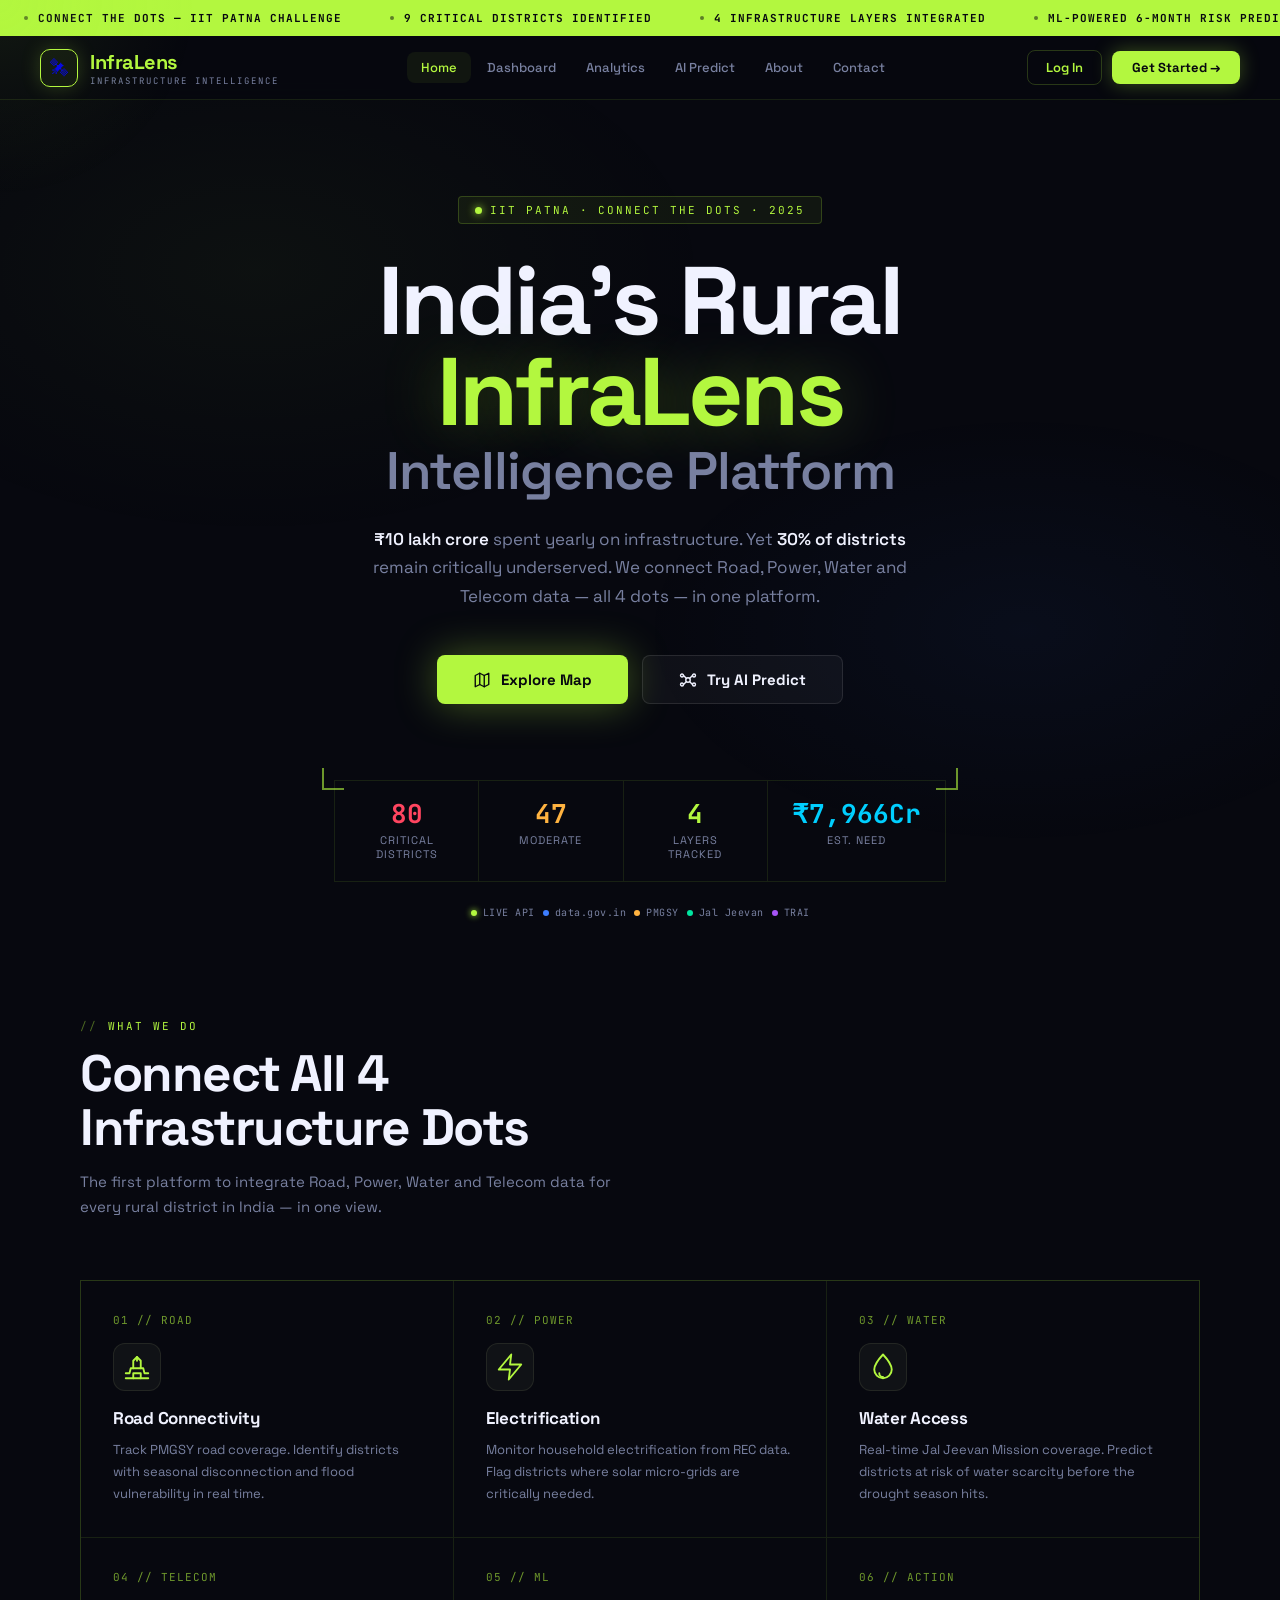
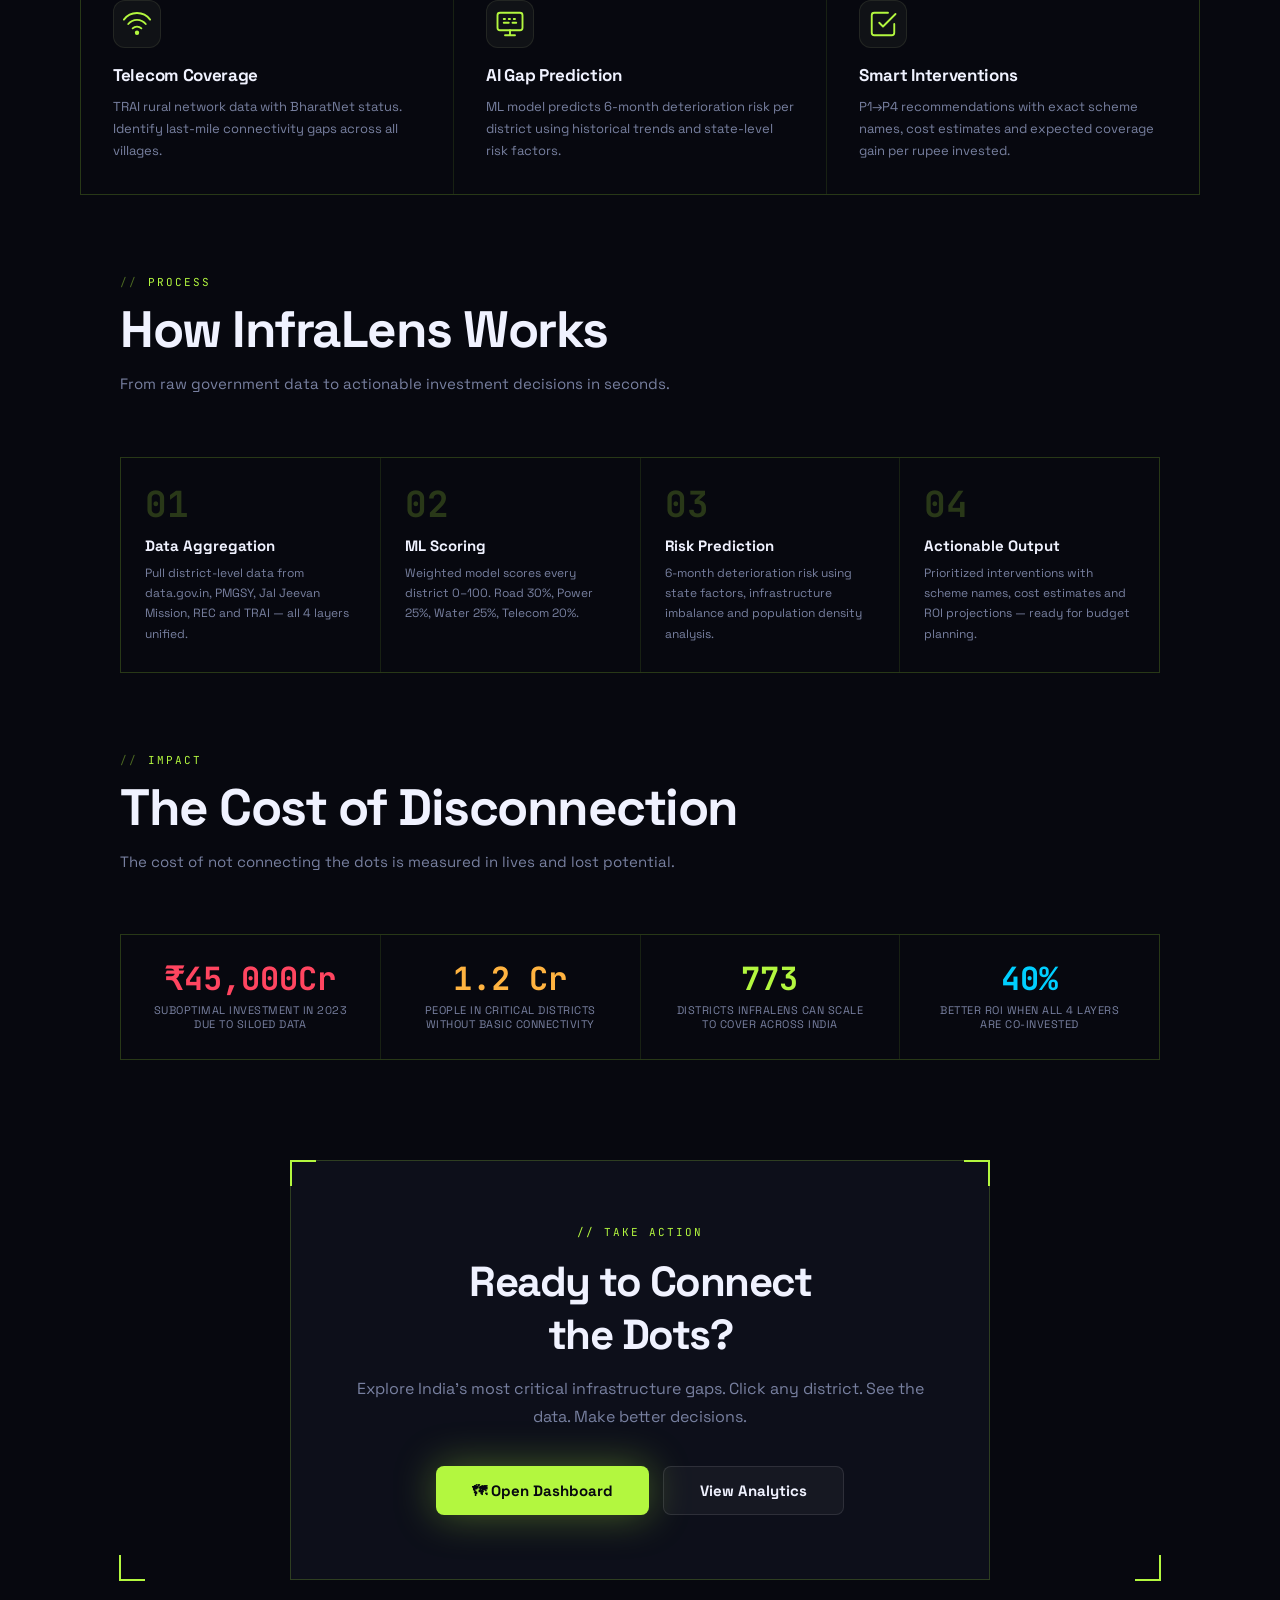
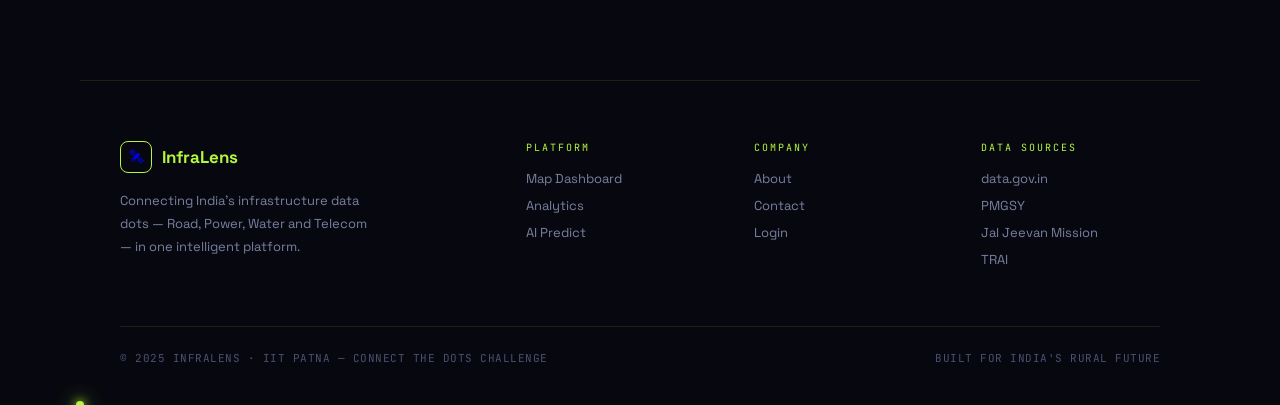
==== frontend/index.html @ 808a4373 "fix: add nginx.conf, requirements.txt, fix login validation" ====
<!DOCTYPE html>
<html lang="en">
<head>
<meta charset="UTF-8"/><meta name="viewport" content="width=device-width,initial-scale=1.0"/>
<title>InfraLens — Connect the Dots</title>
<link href="https://fonts.googleapis.com/css2?family=Space+Grotesk:wght@400;500;600;700;800&family=JetBrains+Mono:wght@400;500;700&display=swap" rel="stylesheet"/>
<style>
:root{
  --bg:#07080f;
  --bg2:#0d0f1a;
  --bg3:#111420;
  --lime:#b3f73f;
  --lime2:#90cc30;
  --blue:#3d7eff;
  --cyan:#00cfff;
  --red:#ff4560;
  --amber:#ffb340;
  --green:#00e5a0;
  --purple:#a855f7;
  --text:#f0f2ff;
  --muted:#4a5070;
  --muted2:#7880a0;
  --border:rgba(179,247,63,0.1);
  --border2:rgba(179,247,63,0.2);
  --font:'Space Grotesk',sans-serif;
  --mono:'JetBrains Mono',monospace;
}
*{margin:0;padding:0;box-sizing:border-box;}
html{scroll-behavior:smooth;}
body{font-family:var(--font);background:var(--bg);color:var(--text);overflow-x:hidden;} 

/* BG */
body::before{content:'';position:fixed;inset:0;pointer-events:none;z-index:0;
  background:radial-gradient(ellipse 60% 50% at 20% 30%,rgba(179,247,63,0.04) 0%,transparent 60%),
  radial-gradient(ellipse 50% 40% at 80% 70%,rgba(61,126,255,0.05) 0%,transparent 60%);}

/* TICKER */
.ticker{background:var(--lime);height:36px;display:flex;align-items:center;overflow:hidden;position:relative;z-index:1001;}
.ticker-inner{display:flex;gap:0;white-space:nowrap;animation:ticker 20s linear infinite;}
.ticker-item{display:flex;align-items:center;gap:10px;padding:0 24px;font-family:var(--mono);font-size:11px;font-weight:700;color:#07080f;letter-spacing:1px;text-transform:uppercase;}
.ticker-dot{width:4px;height:4px;border-radius:50%;background:#07080f;opacity:0.5;}
@keyframes ticker{0%{transform:translateX(0)}100%{transform:translateX(-50%)}}

/* NAV */
nav{position:fixed;top:36px;left:0;right:0;z-index:1000;height:64px;display:flex;align-items:center;justify-content:space-between;padding:0 40px;background:rgba(7,8,15,0.9);backdrop-filter:blur(20px);border-bottom:1px solid var(--border);}
.nav-logo{display:flex;align-items:center;gap:12px;text-decoration:none;}
.nav-logo-icon{width:38px;height:38px;border:1.5px solid var(--lime);border-radius:10px;display:flex;align-items:center;justify-content:center;font-size:18px;background:rgba(179,247,63,0.05);box-shadow:0 0 20px rgba(179,247,63,0.2);animation:logopulse 3s ease infinite;}
@keyframes logopulse{0%,100%{box-shadow:0 0 15px rgba(179,247,63,0.2);}50%{box-shadow:0 0 35px rgba(179,247,63,0.5);}}
.nav-logo-name{font-size:20px;font-weight:800;color:var(--lime);letter-spacing:-0.5px;}
.nav-logo-tag{font-family:var(--mono);font-size:9px;color:var(--muted2);letter-spacing:2px;text-transform:uppercase;}
.nav-links{display:flex;align-items:center;gap:2px;}
.nav-link{padding:7px 14px;border-radius:8px;font-size:13px;font-weight:500;color:var(--muted2);text-decoration:none;transition:all 0.2s;}
.nav-link:hover,.nav-link.active{color:var(--lime);background:rgba(179,247,63,0.06);}
.nav-actions{display:flex;gap:10px;align-items:center;}
.btn-outline{padding:8px 18px;border-radius:8px;font-size:13px;font-weight:600;color:var(--lime);border:1px solid var(--border2);background:none;cursor:pointer;font-family:var(--font);text-decoration:none;transition:all 0.2s;}
.btn-outline:hover{background:rgba(179,247,63,0.08);}
.btn-fill{padding:8px 20px;border-radius:8px;font-size:13px;font-weight:700;color:#07080f;background:var(--lime);border:none;cursor:pointer;font-family:var(--font);text-decoration:none;transition:all 0.2s;box-shadow:0 0 20px rgba(179,247,63,0.3);}
.btn-fill:hover{background:var(--lime2);box-shadow:0 0 35px rgba(179,247,63,0.5);}

/* HERO */
.hero{min-height:100vh;display:flex;flex-direction:column;align-items:center;justify-content:center;padding:160px 40px 100px;text-align:center;position:relative;z-index:1;}

/* CORNER BRACKETS */
.bracket-box{position:relative;display:inline-block;}
.bracket-box::before,.bracket-box::after{content:'';position:absolute;width:20px;height:20px;border-color:var(--lime);border-style:solid;opacity:0.6;}
.bracket-box::before{top:-8px;left:-8px;border-width:2px 0 0 2px;}
.bracket-box::after{top:-8px;right:-8px;border-width:2px 2px 0 0;}
.bracket-box-b::before,.bracket-box-b::after{content:'';position:absolute;width:20px;height:20px;border-color:var(--lime);border-style:solid;opacity:0.6;}
.bracket-box-b::before{bottom:-8px;left:-8px;border-width:0 0 2px 2px;}
.bracket-box-b::after{bottom:-8px;right:-8px;border-width:0 2px 2px 0;}

.hero-tag{display:inline-flex;align-items:center;gap:8px;padding:6px 16px;border-radius:4px;background:rgba(179,247,63,0.06);border:1px solid var(--border2);font-family:var(--mono);font-size:11px;color:var(--lime);letter-spacing:2px;text-transform:uppercase;margin-bottom:32px;}
.hero-tag-dot{width:7px;height:7px;border-radius:50%;background:var(--lime);box-shadow:0 0 8px var(--lime);animation:blink 1.4s infinite;}
@keyframes blink{0%,100%{opacity:1}50%{opacity:0.2}}

.hero-title{font-size:clamp(52px,8vw,96px);font-weight:800;line-height:0.95;letter-spacing:-3px;margin-bottom:28px;}
.hero-title .t1{display:block;color:var(--text);}
.hero-title .t2{display:block;color:var(--lime);text-shadow:0 0 60px rgba(179,247,63,0.3);}
.hero-title .t3{display:block;color:var(--muted2);font-size:0.55em;letter-spacing:-1px;font-weight:600;margin-top:8px;}

.hero-sub{font-size:17px;color:var(--muted2);line-height:1.7;max-width:580px;margin:0 auto 44px;font-weight:400;}
.hero-sub b{color:var(--text);font-weight:600;}

.hero-cta{display:flex;gap:14px;justify-content:center;margin-bottom:72px;flex-wrap:wrap;}
.btn-hero-primary{padding:14px 36px;border-radius:8px;font-size:15px;font-weight:700;color:#07080f;background:var(--lime);border:none;cursor:pointer;font-family:var(--font);text-decoration:none;transition:all 0.25s;box-shadow:0 0 40px rgba(179,247,63,0.35);display:inline-flex;align-items:center;gap:8px;}
.btn-hero-primary:hover{background:var(--lime2);box-shadow:0 0 60px rgba(179,247,63,0.55);transform:translateY(-2px);}
.btn-hero-ghost{padding:14px 36px;border-radius:8px;font-size:15px;font-weight:700;color:var(--text);background:rgba(255,255,255,0.04);border:1px solid rgba(255,255,255,0.1);cursor:pointer;font-family:var(--font);text-decoration:none;transition:all 0.25s;display:inline-flex;align-items:center;gap:8px;}
.btn-hero-ghost:hover{border-color:var(--border2);background:rgba(179,247,63,0.05);}

/* STATS */
.hero-stats{display:flex;border:1px solid var(--border);border-radius:0px;overflow:hidden;max-width:680px;width:100%;}
.h-stat{flex:1;padding:20px 24px;border-right:1px solid var(--border);text-align:center;}
.h-stat:last-child{border-right:none;}
.h-stat-val{font-family:var(--mono);font-size:26px;font-weight:700;line-height:1;margin-bottom:6px;}
.h-stat-lbl{font-size:11px;color:var(--muted2);letter-spacing:1px;text-transform:uppercase;}

/* INDICATOR ROW */
.indicators{display:flex;gap:8px;justify-content:center;margin-top:24px;flex-wrap:wrap;}
.indicator{display:flex;align-items:center;gap:6px;font-family:var(--mono);font-size:10px;color:var(--muted2);letter-spacing:0.5px;}
.ind-dot{width:6px;height:6px;border-radius:50%;}

/* SECTION */
.section{padding:100px 40px;position:relative;z-index:1;max-width:1200px;margin:0 auto;}
.section-label{font-family:var(--mono);font-size:11px;letter-spacing:2px;text-transform:uppercase;color:var(--lime);margin-bottom:14px;display:flex;align-items:center;gap:10px;}
.section-label::before{content:'//';opacity:0.4;}
.section-title{font-size:clamp(32px,4vw,52px);font-weight:800;letter-spacing:-1.5px;margin-bottom:14px;line-height:1.05;}
.section-sub{font-size:15px;color:var(--muted2);max-width:560px;line-height:1.7;}

/* FEATURE CARDS */
.feat-grid{display:grid;grid-template-columns:repeat(3,1fr);gap:1px;background:var(--border);border:1px solid var(--border);margin-top:60px;}
.feat-card{padding:32px;background:var(--bg);transition:all 0.3s;position:relative;overflow:hidden;}
.feat-card:hover{background:var(--bg2);}
.feat-card::after{content:'';position:absolute;bottom:0;left:0;right:0;height:1px;background:var(--lime);transform:scaleX(0);transition:transform 0.3s;transform-origin:left;}
.feat-card:hover::after{transform:scaleX(1);}
.feat-num{font-family:var(--mono);font-size:11px;color:var(--lime);opacity:0.6;margin-bottom:16px;letter-spacing:1px;}
.feat-icon{font-size:32px;margin-bottom:16px;display:block;}
.feat-icon{
  width:48px;
  height:48px;
  display:flex;
  align-items:center;
  justify-content:center;
  margin-bottom:16px;
  background:rgba(174,183,132,0.06);
  border:1px solid rgba(174,183,132,0.12);
  border-radius:12px;
  padding:8px;
  transition:all 0.3s;
}
.feat-card:hover .feat-icon{
  background:rgba(174,183,132,0.12);
  border-color:var(--lime);
  box-shadow:0 0 20px rgba(174,183,132,0.15);
}
.feat-title{font-size:17px;font-weight:700;margin-bottom:10px;letter-spacing:-0.3px;}
.feat-desc{font-size:13px;color:var(--muted2);line-height:1.7;}

/* HOW IT WORKS */
.steps-grid{display:grid;grid-template-columns:repeat(4,1fr);gap:1px;background:var(--border);border:1px solid var(--border);margin-top:60px;}
.step-card{padding:28px 24px;background:var(--bg);position:relative;}
.step-card::before{content:'';position:absolute;top:0;left:0;right:0;height:2px;background:var(--lime);opacity:0;}
.step-card:hover::before{opacity:1;}
.step-num{font-family:var(--mono);font-size:36px;font-weight:700;color:var(--lime);opacity:0.2;line-height:1;margin-bottom:14px;}
.step-title{font-size:15px;font-weight:700;margin-bottom:8px;}
.step-desc{font-size:12px;color:var(--muted2);line-height:1.7;}

/* IMPACT */
.impact-row{display:grid;grid-template-columns:repeat(4,1fr);gap:1px;background:var(--border);border:1px solid var(--border);margin-top:60px;}
.imp-card{padding:28px;background:var(--bg);text-align:center;}
.imp-val{font-family:var(--mono);font-size:32px;font-weight:700;line-height:1;margin-bottom:8px;}
.imp-lbl{font-size:11px;color:var(--muted2);letter-spacing:0.5px;text-transform:uppercase;}

/* CTA */
.cta-section{padding:100px 40px;text-align:center;position:relative;z-index:1;}
.cta-box{max-width:700px;margin:0 auto;padding:64px;border:1px solid var(--border2);position:relative;background:var(--bg2);}
.cta-box::before,.cta-box::after{content:'';position:absolute;width:24px;height:24px;border-color:var(--lime);border-style:solid;}
.cta-box::before{top:-1px;left:-1px;border-width:2px 0 0 2px;}
.cta-box::after{top:-1px;right:-1px;border-width:2px 2px 0 0;}
.cta-box-b{position:relative;}
.cta-box-b::before,.cta-box-b::after{content:'';position:absolute;width:24px;height:24px;border-color:var(--lime);border-style:solid;}
.cta-box-b::before{bottom:-1px;left:-1px;border-width:0 0 2px 2px;}
.cta-box-b::after{bottom:-1px;right:-1px;border-width:0 2px 2px 0;}
.cta-title{font-size:42px;font-weight:800;letter-spacing:-1.5px;margin-bottom:14px;}
.cta-sub{font-size:16px;color:var(--muted2);margin-bottom:36px;line-height:1.7;}

/* FOOTER */
footer{border-top:1px solid var(--border);padding:60px 40px 40px;position:relative;z-index:1;}
.footer-inner{max-width:1200px;margin:0 auto;display:grid;grid-template-columns:2fr 1fr 1fr 1fr;gap:48px;margin-bottom:48px;}
.footer-logo{display:flex;align-items:center;gap:10px;text-decoration:none;margin-bottom:16px;}
.footer-logo-icon{width:32px;height:32px;border:1.5px solid var(--lime);border-radius:8px;display:flex;align-items:center;justify-content:center;font-size:15px;}
.footer-logo-name{font-size:17px;font-weight:800;color:var(--lime);}
.footer-desc{font-size:13px;color:var(--muted2);line-height:1.8;max-width:260px;}
.footer-col-title{font-family:var(--mono);font-size:10px;letter-spacing:2px;text-transform:uppercase;color:var(--lime);margin-bottom:16px;}
.footer-link{display:block;font-size:13px;color:var(--muted2);text-decoration:none;margin-bottom:10px;transition:color 0.2s;}
.footer-link:hover{color:var(--lime);}
.footer-bottom{max-width:1200px;margin:0 auto;display:flex;justify-content:space-between;align-items:center;padding-top:24px;border-top:1px solid var(--border);}
.footer-copy{font-family:var(--mono);font-size:11px;color:var(--muted);letter-spacing:0.5px;}
</style>
</head>
<body>

<!-- TICKER -->
<div class="ticker">
  <div class="ticker-inner">
    <span class="ticker-item"><span class="ticker-dot"></span>CONNECT THE DOTS — IIT PATNA CHALLENGE</span>
    <span class="ticker-item"><span class="ticker-dot"></span>9 CRITICAL DISTRICTS IDENTIFIED</span>
    <span class="ticker-item"><span class="ticker-dot"></span>4 INFRASTRUCTURE LAYERS INTEGRATED</span>
    <span class="ticker-item"><span class="ticker-dot"></span>ML-POWERED 6-MONTH RISK PREDICTION</span>
    <span class="ticker-item"><span class="ticker-dot"></span>REAL DATA FROM DATA.GOV.IN</span>
    <span class="ticker-item"><span class="ticker-dot"></span>CONNECT THE DOTS — IIT PATNA CHALLENGE</span>
    <span class="ticker-item"><span class="ticker-dot"></span>9 CRITICAL DISTRICTS IDENTIFIED</span>
    <span class="ticker-item"><span class="ticker-dot"></span>4 INFRASTRUCTURE LAYERS INTEGRATED</span>
    <span class="ticker-item"><span class="ticker-dot"></span>ML-POWERED 6-MONTH RISK PREDICTION</span>
    <span class="ticker-item"><span class="ticker-dot"></span>REAL DATA FROM DATA.GOV.IN</span>
  </div>
</div>

<!-- NAV -->
<nav>
  <a href="index.html" class="nav-logo">
    <div class="nav-logo-icon">🛰</div>
    <div><div class="nav-logo-name">InfraLens</div><div class="nav-logo-tag">Infrastructure Intelligence</div></div>
  </a>
  <div class="nav-links">
    <a href="index.html" class="nav-link active">Home</a>
    <a href="dashboard.html" class="nav-link">Dashboard</a>
    <a href="analytics.html" class="nav-link">Analytics</a>
    <a href="predict.html" class="nav-link">AI Predict</a>
    <a href="about.html" class="nav-link">About</a>
    <a href="contact.html" class="nav-link">Contact</a>
  </div>
  <div class="nav-actions">
    <a href="login.html" class="btn-outline">Log In</a>
    <a href="signup.html" class="btn-fill">Get Started →</a>
  </div>
</nav>

<!-- HERO -->
<section class="hero">
  <div class="hero-tag"><div class="hero-tag-dot"></div>IIT PATNA · CONNECT THE DOTS · 2025</div>
  <h1 class="hero-title">
    <span class="t1">India's Rural</span>
    <span class="t2">InfraLens</span>
    <span class="t3">Intelligence Platform</span>
  </h1>
  <p class="hero-sub">
    <b>₹10 lakh crore</b> spent yearly on infrastructure. Yet <b>30% of districts</b> remain critically underserved. We connect Road, Power, Water and Telecom data — all 4 dots — in one platform.
  </p>
  <div class="hero-cta">
    <a href="dashboard.html" class="btn-hero-primary" style="display:inline-flex;align-items:center;gap:10px;">
  <svg width="18" height="18" viewBox="0 0 24 24" fill="none" stroke="currentColor" stroke-width="1.8" stroke-linecap="round" stroke-linejoin="round">
    <polygon points="3 6 9 3 15 6 21 3 21 18 15 21 9 18 3 21"/>
    <line x1="9" y1="3" x2="9" y2="18"/>
    <line x1="15" y1="6" x2="15" y2="21"/>
  </svg>
  Explore Map
</a>

<a href="predict.html" class="btn-hero-ghost" style="display:inline-flex;align-items:center;gap:10px;">
  <svg width="18" height="18" viewBox="0 0 24 24" fill="none" stroke="currentColor" stroke-width="1.8" stroke-linecap="round" stroke-linejoin="round">
    <circle cx="12" cy="12" r="3"/>
    <circle cx="4" cy="6" r="2"/><circle cx="20" cy="6" r="2"/>
    <circle cx="4" cy="18" r="2"/><circle cx="20" cy="18" r="2"/>
    <line x1="6" y1="6" x2="10" y2="10"/>
    <line x1="18" y1="6" x2="14" y2="10"/>
    <line x1="6" y1="18" x2="10" y2="14"/>
    <line x1="18" y1="18" x2="14" y2="14"/>
  </svg>
  Try AI Predict
</a>
  </div>
  <div class="bracket-box bracket-box-b" style="padding:4px">
    <div class="hero-stats">
      <div class="h-stat"><div class="h-stat-val" style="color:var(--red)">80</div><div class="h-stat-lbl">Critical Districts</div></div>
      <div class="h-stat"><div class="h-stat-val" style="color:var(--amber)">47</div><div class="h-stat-lbl">Moderate</div></div>
      <div class="h-stat"><div class="h-stat-val" style="color:var(--lime)">4</div><div class="h-stat-lbl">Layers Tracked</div></div>
      <div class="h-stat"><div class="h-stat-val" style="color:var(--cyan)">₹7,966Cr</div><div class="h-stat-lbl">Est. Need</div></div>
    </div>
  </div>
  <div class="indicators" style="margin-top:20px">
    <div class="indicator"><div class="ind-dot" style="background:var(--lime);box-shadow:0 0 6px var(--lime)"></div>LIVE API</div>
    <div class="indicator"><div class="ind-dot" style="background:var(--blue)"></div>data.gov.in</div>
    <div class="indicator"><div class="ind-dot" style="background:var(--amber)"></div>PMGSY</div>
    <div class="indicator"><div class="ind-dot" style="background:var(--green)"></div>Jal Jeevan</div>
    <div class="indicator"><div class="ind-dot" style="background:var(--purple)"></div>TRAI</div>
  </div>
</section>

<!-- FEATURES -->
<div style="max-width:1200px;margin:0 auto;padding:0 40px;">
  <div class="section-label">What We Do</div>
  <h2 class="section-title">Connect All 4<br/>Infrastructure Dots</h2>
  <p class="section-sub">The first platform to integrate Road, Power, Water and Telecom data for every rural district in India — in one view.</p>
  <div class="feat-grid">

  <!-- ROAD -->
  <div class="feat-card">
    <div class="feat-num">01 // ROAD</div>
    <div class="feat-icon">
      <svg width="38" height="38" viewBox="0 0 24 24" fill="none" stroke="currentColor" stroke-width="1.5" stroke-linecap="round" stroke-linejoin="round" style="color:var(--lime)">
        <path d="M3 17h3l1-4h10l1 4h3"/>
        <path d="M9 13V7l3-3 3 3v6"/>
        <path d="M12 4v3"/>
        <line x1="3" y1="21" x2="21" y2="21"/>
        <path d="M9 21v-4h6v4"/>
      </svg>
    </div>
    <div class="feat-title">Road Connectivity</div>
    <div class="feat-desc">Track PMGSY road coverage. Identify districts with seasonal disconnection and flood vulnerability in real time.</div>
  </div>

  <!-- POWER -->
  <div class="feat-card">
    <div class="feat-num">02 // POWER</div>
    <div class="feat-icon">
      <svg width="38" height="38" viewBox="0 0 24 24" fill="none" stroke="currentColor" stroke-width="1.5" stroke-linecap="round" stroke-linejoin="round" style="color:var(--lime)">
        <path d="M13 2L3 14h9l-1 8 10-12h-9l1-8z"/>
      </svg>
    </div>
    <div class="feat-title">Electrification</div>
    <div class="feat-desc">Monitor household electrification from REC data. Flag districts where solar micro-grids are critically needed.</div>
  </div>

  <!-- WATER -->
  <div class="feat-card">
    <div class="feat-num">03 // WATER</div>
    <div class="feat-icon">
      <svg width="38" height="38" viewBox="0 0 24 24" fill="none" stroke="currentColor" stroke-width="1.5" stroke-linecap="round" stroke-linejoin="round" style="color:var(--lime)">
        <path d="M12 2c0 0-7 7.5-7 12a7 7 0 0 0 14 0c0-4.5-7-12-7-12z"/>
        <path d="M9 17c0 1.7 1.3 3 3 3"/>
      </svg>
    </div>
    <div class="feat-title">Water Access</div>
    <div class="feat-desc">Real-time Jal Jeevan Mission coverage. Predict districts at risk of water scarcity before the drought season hits.</div>
  </div>

  <!-- TELECOM -->
  <div class="feat-card">
    <div class="feat-num">04 // TELECOM</div>
    <div class="feat-icon">
      <svg width="38" height="38" viewBox="0 0 24 24" fill="none" stroke="currentColor" stroke-width="1.5" stroke-linecap="round" stroke-linejoin="round" style="color:var(--lime)">
        <path d="M1.5 8.5a13 13 0 0 1 21 0"/>
        <path d="M5 12a9 9 0 0 1 14 0"/>
        <path d="M8.5 15.5a5 5 0 0 1 7 0"/>
        <circle cx="12" cy="19" r="1" fill="currentColor"/>
      </svg>
    </div>
    <div class="feat-title">Telecom Coverage</div>
    <div class="feat-desc">TRAI rural network data with BharatNet status. Identify last-mile connectivity gaps across all villages.</div>
  </div>

  <!-- AI / ML -->
  <div class="feat-card">
    <div class="feat-num">05 // ML</div>
    <div class="feat-icon">
      <svg width="38" height="38" viewBox="0 0 24 24" fill="none" stroke="currentColor" stroke-width="1.5" stroke-linecap="round" stroke-linejoin="round" style="color:var(--lime)">
        <rect x="2" y="3" width="20" height="14" rx="2"/>
        <path d="M8 21h8m-4-4v4"/>
        <path d="M7 8h1m3 0h1m3 0h1"/>
        <path d="M7 11h4m3 0h3"/>
      </svg>
    </div>
    <div class="feat-title">AI Gap Prediction</div>
    <div class="feat-desc">ML model predicts 6-month deterioration risk per district using historical trends and state-level risk factors.</div>
  </div>

  <!-- ACTION -->
  <div class="feat-card">
    <div class="feat-num">06 // ACTION</div>
    <div class="feat-icon">
      <svg width="38" height="38" viewBox="0 0 24 24" fill="none" stroke="currentColor" stroke-width="1.5" stroke-linecap="round" stroke-linejoin="round" style="color:var(--lime)">
        <path d="M9 11l3 3L22 4"/>
        <path d="M21 12v7a2 2 0 0 1-2 2H5a2 2 0 0 1-2-2V5a2 2 0 0 1 2-2h11"/>
      </svg>
    </div>
    <div class="feat-title">Smart Interventions</div>
    <div class="feat-desc">P1→P4 recommendations with exact scheme names, cost estimates and expected coverage gain per rupee invested.</div>
  </div>

</div>

<!-- HOW IT WORKS -->
<div style="max-width:1200px;margin:80px auto 0;padding:0 40px;">
  <div class="section-label">Process</div>
  <h2 class="section-title">How InfraLens Works</h2>
  <p class="section-sub">From raw government data to actionable investment decisions in seconds.</p>
  <div class="steps-grid">
    <div class="step-card"><div class="step-num">01</div><div class="step-title">Data Aggregation</div><div class="step-desc">Pull district-level data from data.gov.in, PMGSY, Jal Jeevan Mission, REC and TRAI — all 4 layers unified.</div></div>
    <div class="step-card"><div class="step-num">02</div><div class="step-title">ML Scoring</div><div class="step-desc">Weighted model scores every district 0–100. Road 30%, Power 25%, Water 25%, Telecom 20%.</div></div>
    <div class="step-card"><div class="step-num">03</div><div class="step-title">Risk Prediction</div><div class="step-desc">6-month deterioration risk using state factors, infrastructure imbalance and population density analysis.</div></div>
    <div class="step-card"><div class="step-num">04</div><div class="step-title">Actionable Output</div><div class="step-desc">Prioritized interventions with scheme names, cost estimates and ROI projections — ready for budget planning.</div></div>
  </div>
</div>

<!-- IMPACT -->
<div style="max-width:1200px;margin:80px auto 0;padding:0 40px;">
  <div class="section-label">Impact</div>
  <h2 class="section-title">The Cost of Disconnection</h2>
  <p class="section-sub">The cost of not connecting the dots is measured in lives and lost potential.</p>
  <div class="impact-row">
    <div class="imp-card"><div class="imp-val" style="color:var(--red)">₹45,000Cr</div><div class="imp-lbl">Suboptimal investment in 2023 due to siloed data</div></div>
    <div class="imp-card"><div class="imp-val" style="color:var(--amber)">1.2 Cr</div><div class="imp-lbl">People in critical districts without basic connectivity</div></div>
    <div class="imp-card"><div class="imp-val" style="color:var(--lime)">773</div><div class="imp-lbl">Districts InfraLens can scale to cover across India</div></div>
    <div class="imp-card"><div class="imp-val" style="color:var(--cyan)">40%</div><div class="imp-lbl">Better ROI when all 4 layers are co-invested</div></div>
  </div>
</div>

<!-- CTA -->
<section class="cta-section">
  <div class="cta-box-b">
    <div class="cta-box">
      <div style="font-family:var(--mono);font-size:11px;letter-spacing:2px;color:var(--lime);margin-bottom:16px;text-transform:uppercase;">// Take Action</div>
      <h2 class="cta-title">Ready to Connect<br/>the Dots?</h2>
      <p class="cta-sub">Explore India's most critical infrastructure gaps. Click any district. See the data. Make better decisions.</p>
      <div style="display:flex;gap:14px;justify-content:center;flex-wrap:wrap;">
        <a href="dashboard.html" class="btn-hero-primary">🗺 Open Dashboard</a>
        <a href="analytics.html" class="btn-hero-ghost">View Analytics</a>
      </div>
    </div>
  </div>
</section>

<!-- FOOTER -->
<footer>
  <div class="footer-inner">
    <div>
      <a href="index.html" class="footer-logo"><div class="footer-logo-icon">🛰</div><span class="footer-logo-name">InfraLens</span></a>
      <p class="footer-desc">Connecting India's infrastructure data dots — Road, Power, Water and Telecom — in one intelligent platform.</p>
    </div>
    <div><div class="footer-col-title">Platform</div><a href="dashboard.html" class="footer-link">Map Dashboard</a><a href="analytics.html" class="footer-link">Analytics</a><a href="predict.html" class="footer-link">AI Predict</a></div>
    <div><div class="footer-col-title">Company</div><a href="about.html" class="footer-link">About</a><a href="contact.html" class="footer-link">Contact</a><a href="login.html" class="footer-link">Login</a></div>
    <div><div class="footer-col-title">Data Sources</div><a href="#" class="footer-link">data.gov.in</a><a href="#" class="footer-link">PMGSY</a><a href="#" class="footer-link">Jal Jeevan Mission</a><a href="#" class="footer-link">TRAI</a></div>
  </div>
  <div class="footer-bottom">
    <span class="footer-copy">© 2025 INFRALENS · IIT PATNA — CONNECT THE DOTS CHALLENGE</span>
    <span class="footer-copy">BUILT FOR INDIA'S RURAL FUTURE</span>
  </div>
</footer>
<!-- CURSOR GLOW EFFECT -->
<div id="cursor-glow"></div>
<div id="cursor-dot"></div>
<canvas id="particle-canvas"></canvas>

<style>
* { cursor: none !important; }

#cursor-dot {
  width: 8px; height: 8px;
  background: #b3f73f;
  border-radius: 50%;
  position: fixed;
  pointer-events: none;
  z-index: 99999;
  transform: translate(-50%, -50%);
  transition: transform 0.1s ease;
  box-shadow: 0 0 10px #b3f73f, 0 0 20px #b3f73f;
}

#cursor-glow {
  width: 400px; height: 400px;
  border-radius: 50%;
  position: fixed;
  pointer-events: none;
  z-index: 9998;
  transform: translate(-50%, -50%);
  background: radial-gradient(circle,
    rgba(179,247,63,0.08) 0%,
    rgba(179,247,63,0.04) 30%,
    transparent 70%);
  transition: transform 0.08s linear;
}

#particle-canvas {
  position: fixed;
  top: 0; left: 0;
  width: 100%; height: 100%;
  pointer-events: none;
  z-index: 9997;
}
</style>

<script>
// ── CURSOR ───────────────────────────────────────
const dot   = document.getElementById('cursor-dot');
const glow  = document.getElementById('cursor-glow');
const canvas = document.getElementById('particle-canvas');
const ctx   = canvas.getContext('2d');

canvas.width  = window.innerWidth;
canvas.height = window.innerHeight;
window.addEventListener('resize', () => {
  canvas.width  = window.innerWidth;
  canvas.height = window.innerHeight;
});

let mouseX = 0, mouseY = 0;
let glowX  = 0, glowY  = 0;
let particles = [];

document.addEventListener('mousemove', e => {
  mouseX = e.clientX;
  mouseY = e.clientY;
  dot.style.left = mouseX + 'px';
  dot.style.top  = mouseY + 'px';

  // Spawn particle on move
  if (Math.random() < 0.4) {
    particles.push({
      x: mouseX,
      y: mouseY,
      vx: (Math.random() - 0.5) * 1.5,
      vy: (Math.random() - 0.5) * 1.5,
      life: 1.0,
      size: Math.random() * 3 + 1,
      color: Math.random() > 0.5 ? '179,247,63' : '61,126,255'
    });
  }
});

// Smooth glow follow
function animateGlow() {
  glowX += (mouseX - glowX) * 0.06;
  glowY += (mouseY - glowY) * 0.06;
  glow.style.left = glowX + 'px';
  glow.style.top  = glowY + 'px';

  // Draw particles
  ctx.clearRect(0, 0, canvas.width, canvas.height);
  particles = particles.filter(p => p.life > 0);
  particles.forEach(p => {
    p.x  += p.vx;
    p.y  += p.vy;
    p.life -= 0.025;
    p.vx *= 0.98;
    p.vy *= 0.98;
    ctx.beginPath();
    ctx.arc(p.x, p.y, p.size * p.life, 0, Math.PI * 2);
    ctx.fillStyle = `rgba(${p.color},${p.life * 0.6})`;
    ctx.fill();
  });

  requestAnimationFrame(animateGlow);
}
animateGlow();

// Click burst effect
document.addEventListener('click', e => {
  for (let i = 0; i < 20; i++) {
    const angle = (Math.PI * 2 / 20) * i;
    const speed = Math.random() * 4 + 2;
    particles.push({
      x: e.clientX,
      y: e.clientY,
      vx: Math.cos(angle) * speed,
      vy: Math.sin(angle) * speed,
      life: 1.0,
      size: Math.random() * 4 + 2,
      color: i % 2 === 0 ? '179,247,63' : '0,207,255'
    });
  }
});

// Hover effect on links/buttons
document.querySelectorAll('a, button').forEach(el => {
  el.addEventListener('mouseenter', () => {
    dot.style.transform = 'translate(-50%,-50%) scale(2.5)';
    dot.style.background = '#00cfff';
    dot.style.boxShadow = '0 0 15px #00cfff, 0 0 30px #00cfff';
  });
  el.addEventListener('mouseleave', () => {
    dot.style.transform = 'translate(-50%,-50%) scale(1)';
    dot.style.background = '#b3f73f';
    dot.style.boxShadow = '0 0 10px #b3f73f, 0 0 20px #b3f73f';
  });
});
// Show user in navbar
function loadUser() {
  const user = JSON.parse(localStorage.getItem('user') || 'null');
  const navActions = document.querySelector('.nav-actions');
  if (!navActions) return;

  if (user) {
    navActions.innerHTML = `
      <div onclick="window.location.href='profile.html'" style="
        display:flex;align-items:center;gap:10px;
        cursor:pointer;padding:6px 14px;
        border:1px solid rgba(179,247,63,0.2);
        border-radius:8px;
        background:rgba(179,247,63,0.05);
        transition:all 0.2s;
      ">
        <div style="
          width:30px;height:30px;border-radius:50%;
          background:linear-gradient(135deg,#b3f73f,#3d7eff);
          display:flex;align-items:center;justify-content:center;
          font-size:13px;font-weight:700;color:#07080f;
        ">${user.avatar}</div>
        <span style="font-size:13px;font-weight:600;color:#b3f73f">${user.name}</span>
      </div>
      <button onclick="logout()" style="
        padding:8px 16px;border-radius:8px;font-size:12px;
        font-weight:600;color:#ff4560;
        border:1px solid rgba(255,69,96,0.2);
        background:rgba(255,69,96,0.05);
        cursor:pointer;font-family:'Space Grotesk',sans-serif;
      ">Logout</button>
    `;
  }
}

function logout() {
  localStorage.removeItem('user');
  window.location.href = 'index.html';
}

loadUser();
</script>
<script>
function loadUser() {
  const user = JSON.parse(localStorage.getItem('user') || 'null');
  const navActions = document.querySelector('.nav-actions');
  if (!navActions || !user) return;
  navActions.innerHTML = `
    <div onclick="window.location.href='profile.html'" style="
      display:flex;align-items:center;gap:10px;cursor:pointer;
      padding:6px 14px;border:1px solid rgba(179,247,63,0.2);
      border-radius:8px;background:rgba(179,247,63,0.05);">
      ${user.picture ?
        `<img src="${user.picture}" style="width:30px;height:30px;border-radius:50%;object-fit:cover;"/>` :
        `<div style="width:30px;height:30px;border-radius:50%;background:linear-gradient(135deg,#b3f73f,#3d7eff);display:flex;align-items:center;justify-content:center;font-size:13px;font-weight:700;color:#07080f;">${user.avatar}</div>`
      }
      <span style="font-size:13px;font-weight:600;color:#b3f73f">${user.name}</span>
    </div>
    <button onclick="logout()" style="
      padding:8px 16px;border-radius:8px;font-size:12px;
      font-weight:600;color:#ff4560;
      border:1px solid rgba(255,69,96,0.2);
      background:rgba(255,69,96,0.05);
      cursor:pointer;font-family:'Space Grotesk',sans-serif;">
      Logout
    </button>
  `;
}

function logout() {
  localStorage.removeItem('user');
  window.location.href = 'index.html';
}

loadUser();
</script>
</body>
</html>
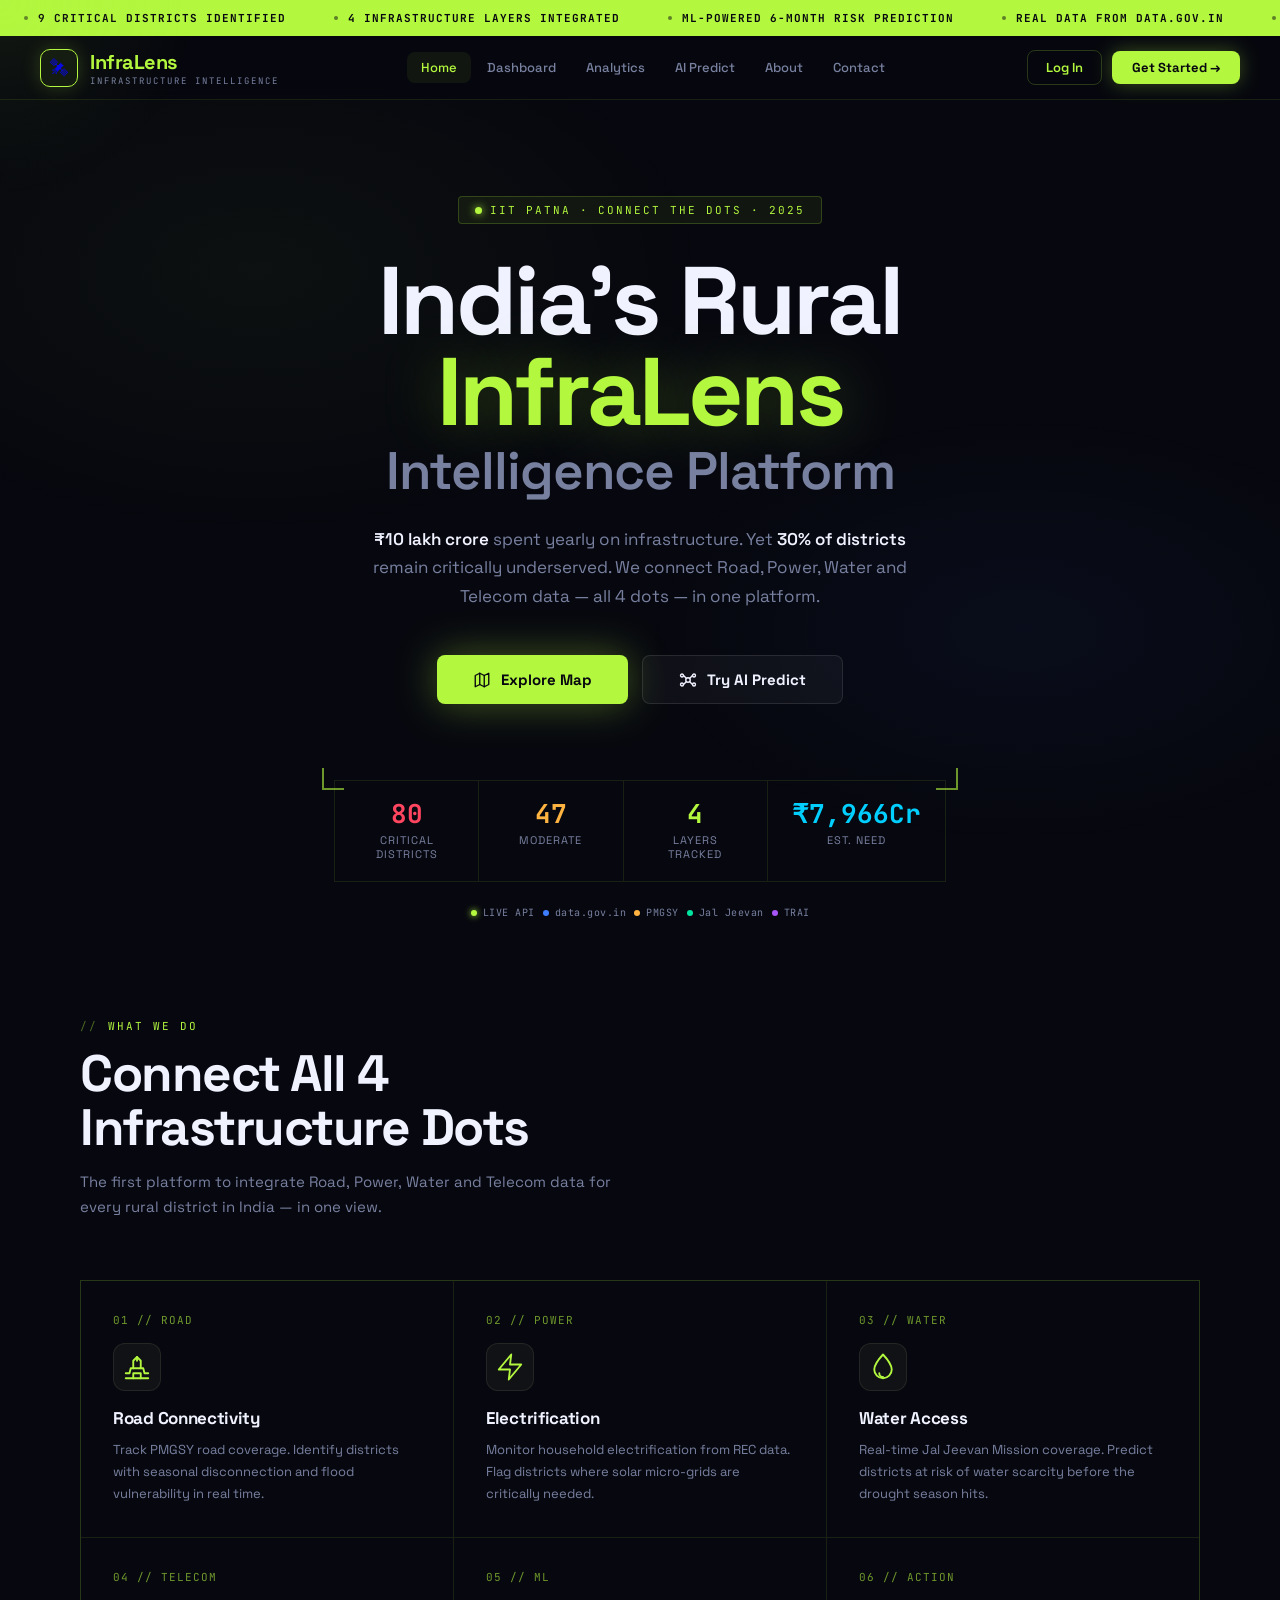
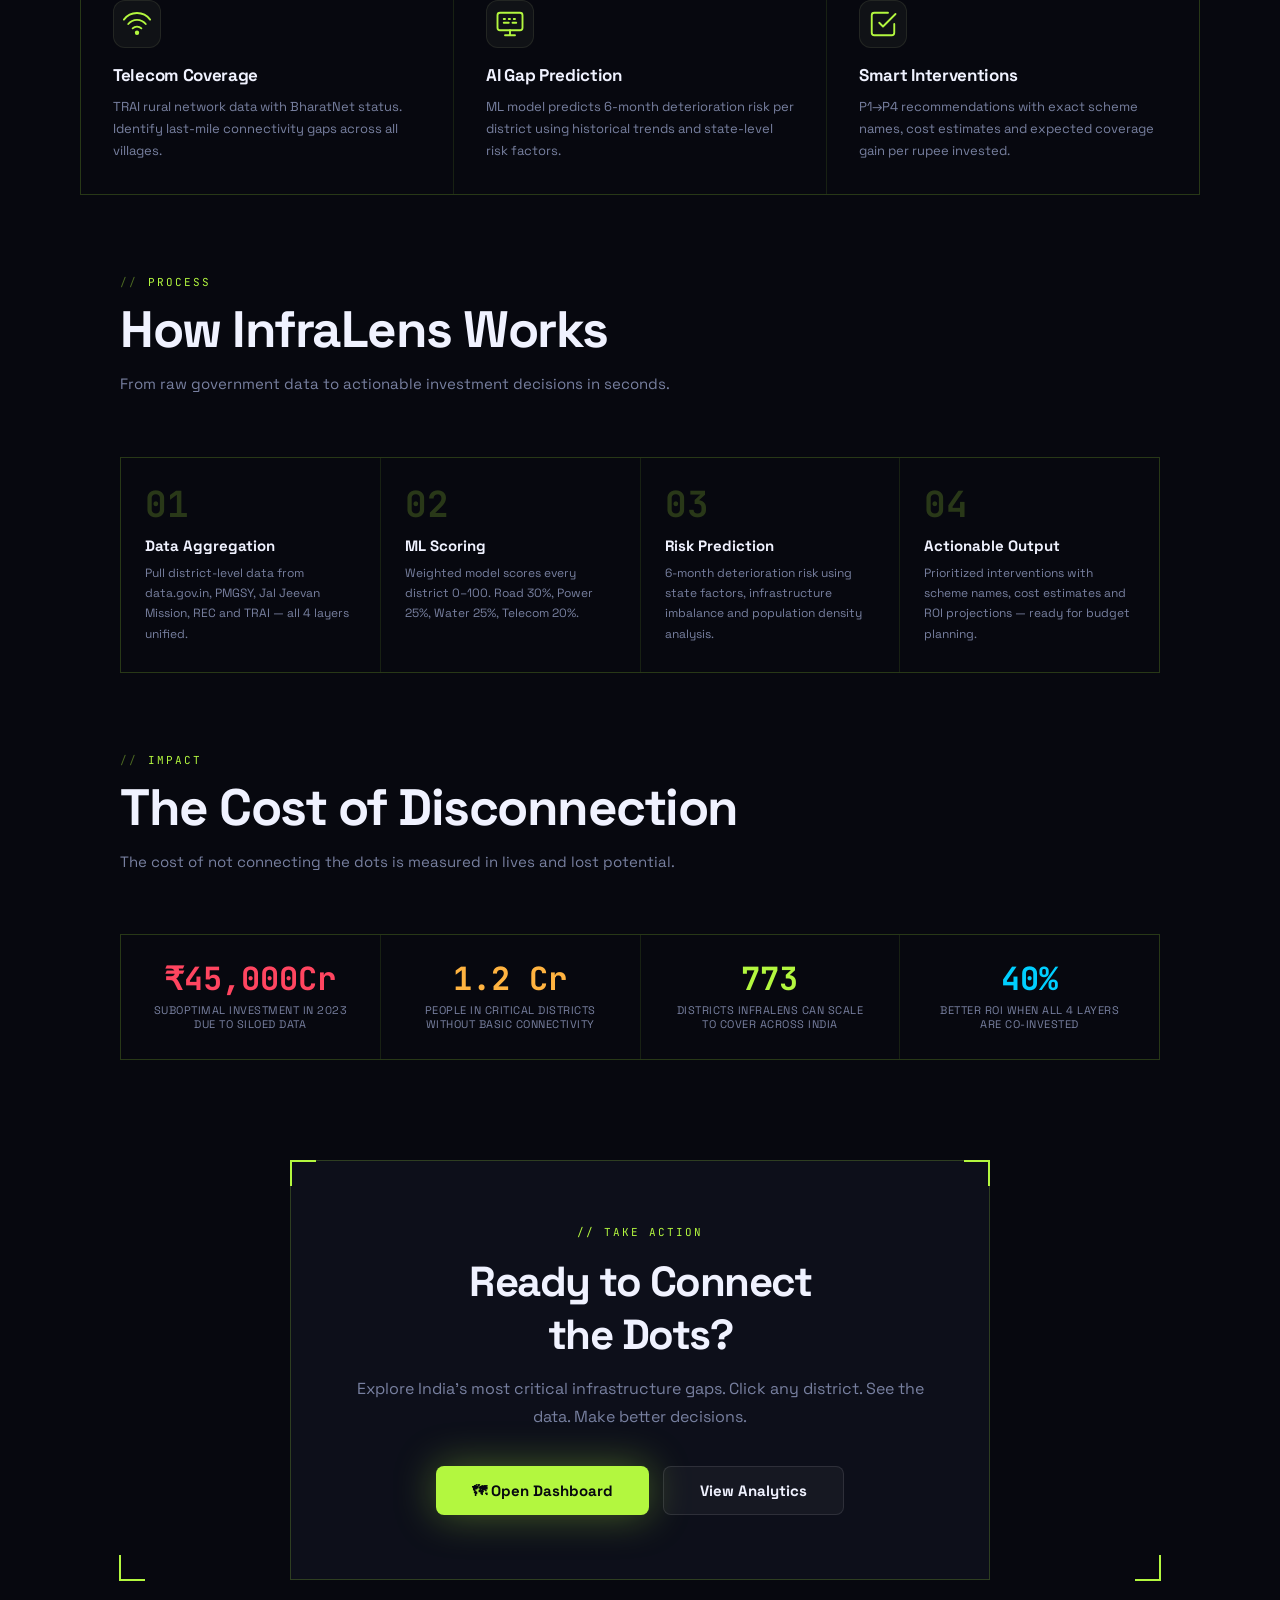
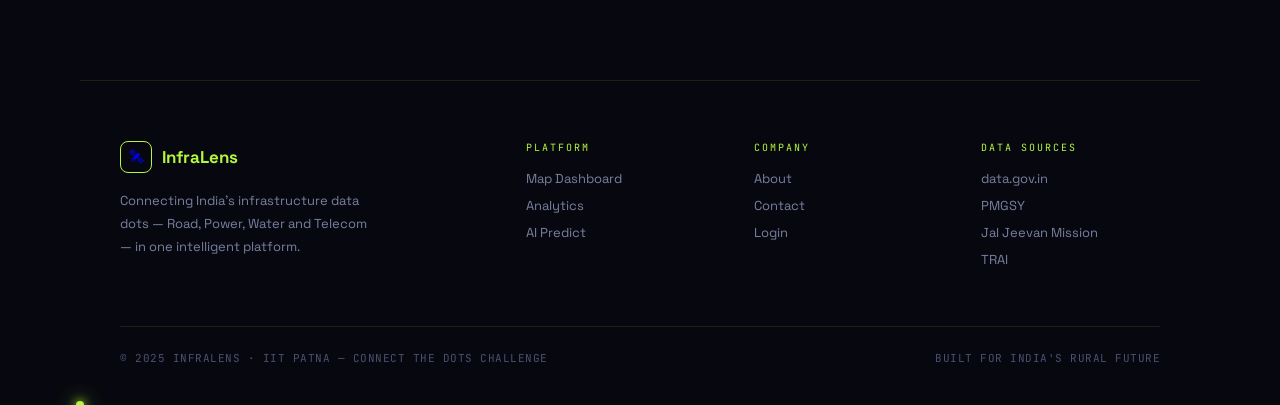
==== commit 91417eb9: "Updated index.html" ====
--- a/frontend/index.html
+++ b/frontend/index.html
@@ -182,7 +182,7 @@
 <!-- TICKER -->
 <div class="ticker">
   <div class="ticker-inner">
-    <span class="ticker-item"><span class="ticker-dot"></span>CONNECT THE DOTS — IIT PATNA CHALLENGE</span>
+    
     <span class="ticker-item"><span class="ticker-dot"></span>9 CRITICAL DISTRICTS IDENTIFIED</span>
     <span class="ticker-item"><span class="ticker-dot"></span>4 INFRASTRUCTURE LAYERS INTEGRATED</span>
     <span class="ticker-item"><span class="ticker-dot"></span>ML-POWERED 6-MONTH RISK PREDICTION</span>
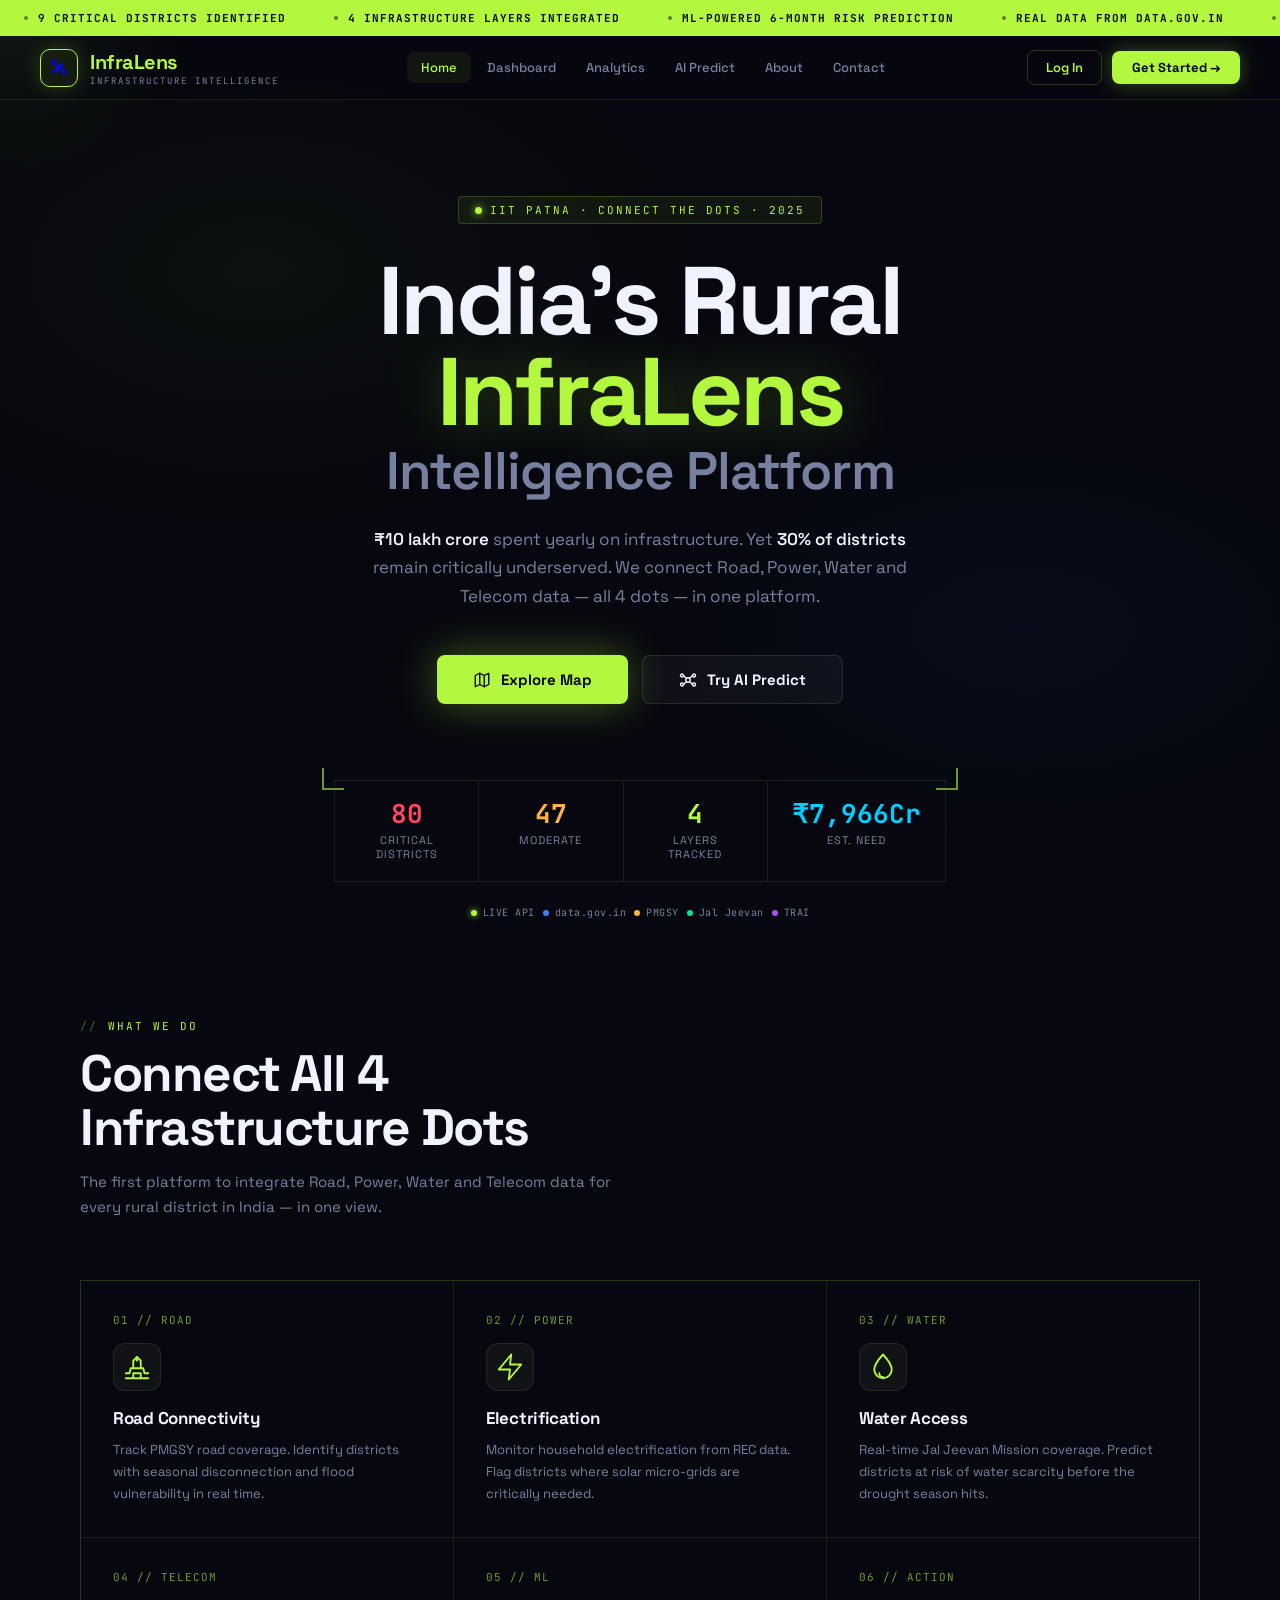
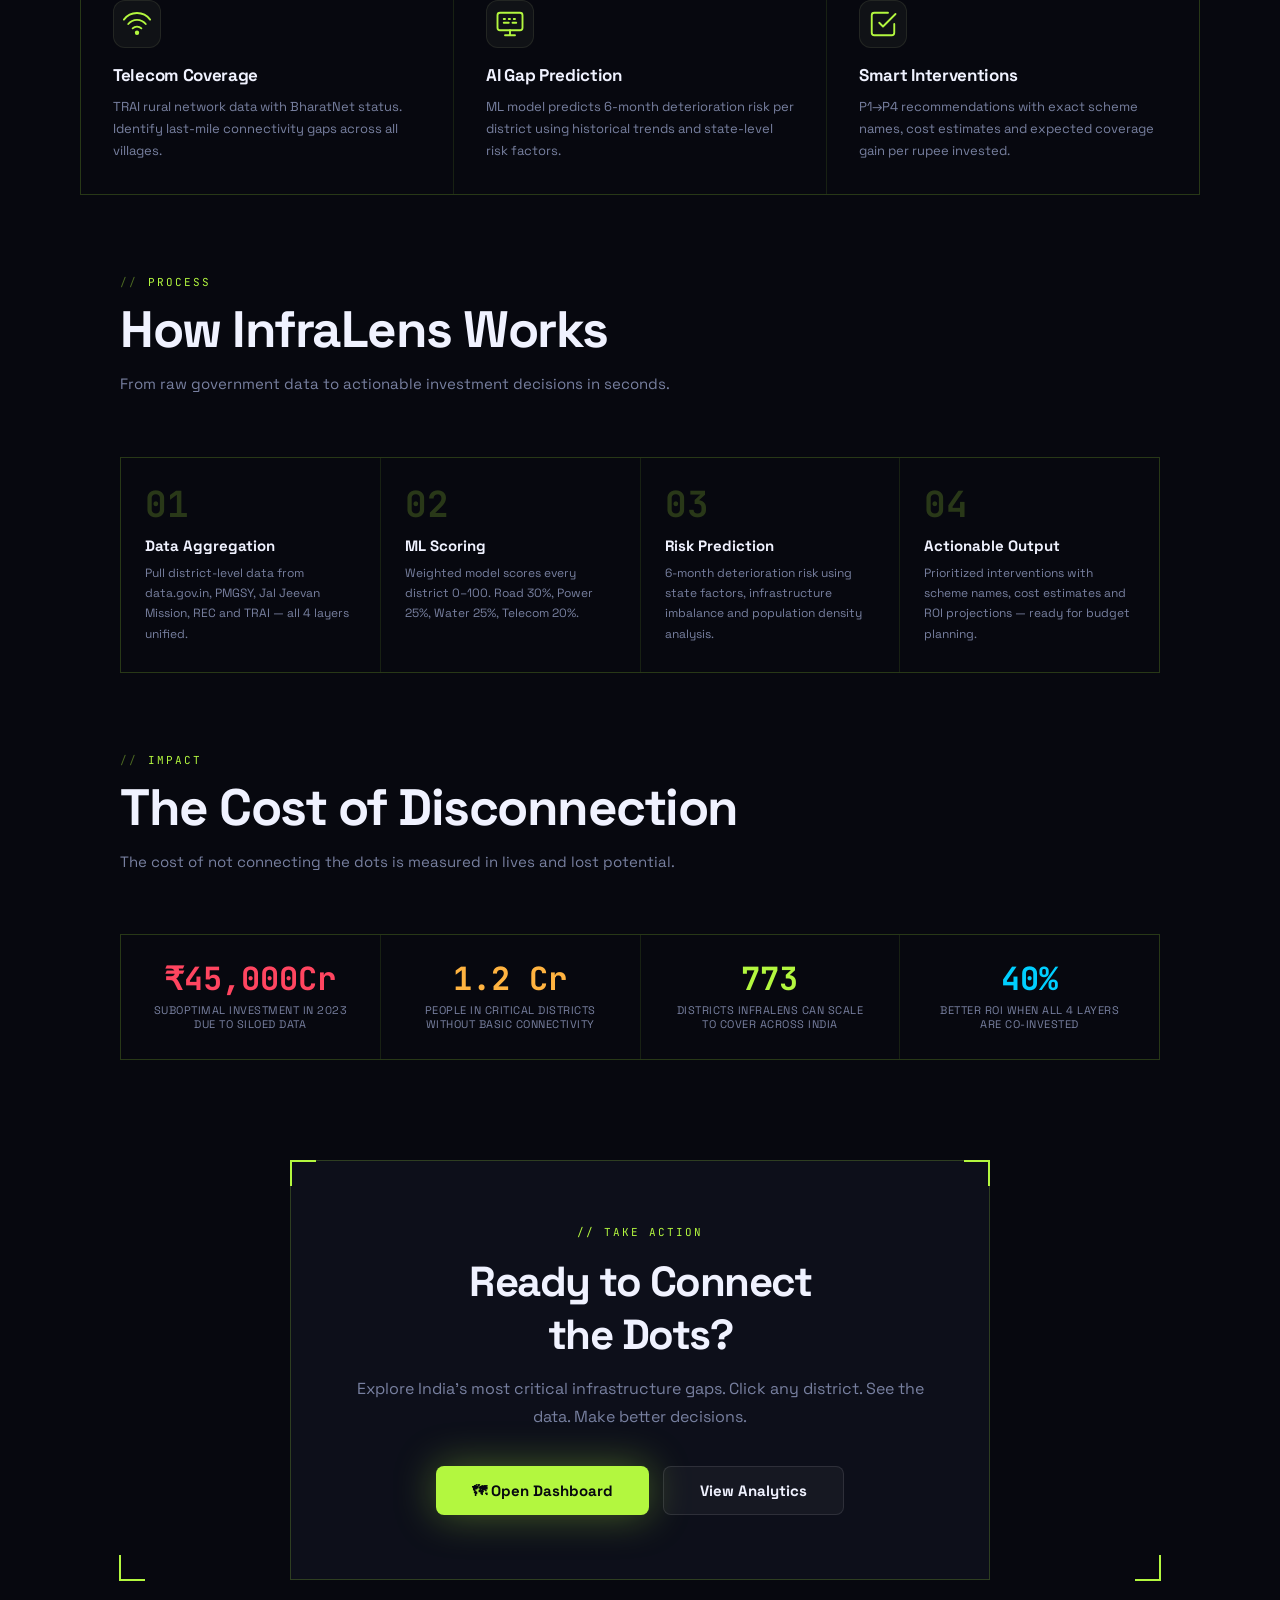
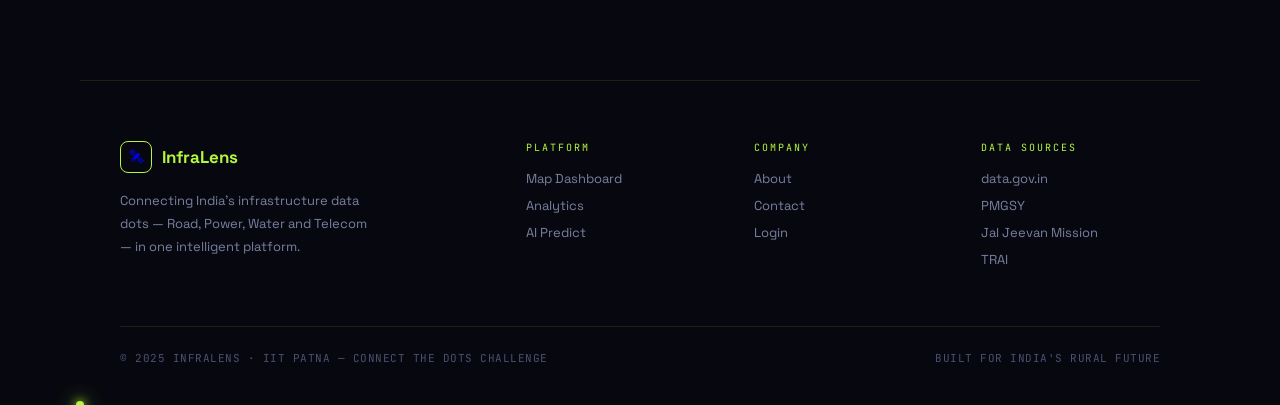
==== commit 0da5e66c: "Update index.html" ====
--- a/frontend/index.html
+++ b/frontend/index.html
@@ -187,7 +187,7 @@
     <span class="ticker-item"><span class="ticker-dot"></span>4 INFRASTRUCTURE LAYERS INTEGRATED</span>
     <span class="ticker-item"><span class="ticker-dot"></span>ML-POWERED 6-MONTH RISK PREDICTION</span>
     <span class="ticker-item"><span class="ticker-dot"></span>REAL DATA FROM DATA.GOV.IN</span>
-    <span class="ticker-item"><span class="ticker-dot"></span>CONNECT THE DOTS — IIT PATNA CHALLENGE</span>
+    
     <span class="ticker-item"><span class="ticker-dot"></span>9 CRITICAL DISTRICTS IDENTIFIED</span>
     <span class="ticker-item"><span class="ticker-dot"></span>4 INFRASTRUCTURE LAYERS INTEGRATED</span>
     <span class="ticker-item"><span class="ticker-dot"></span>ML-POWERED 6-MONTH RISK PREDICTION</span>
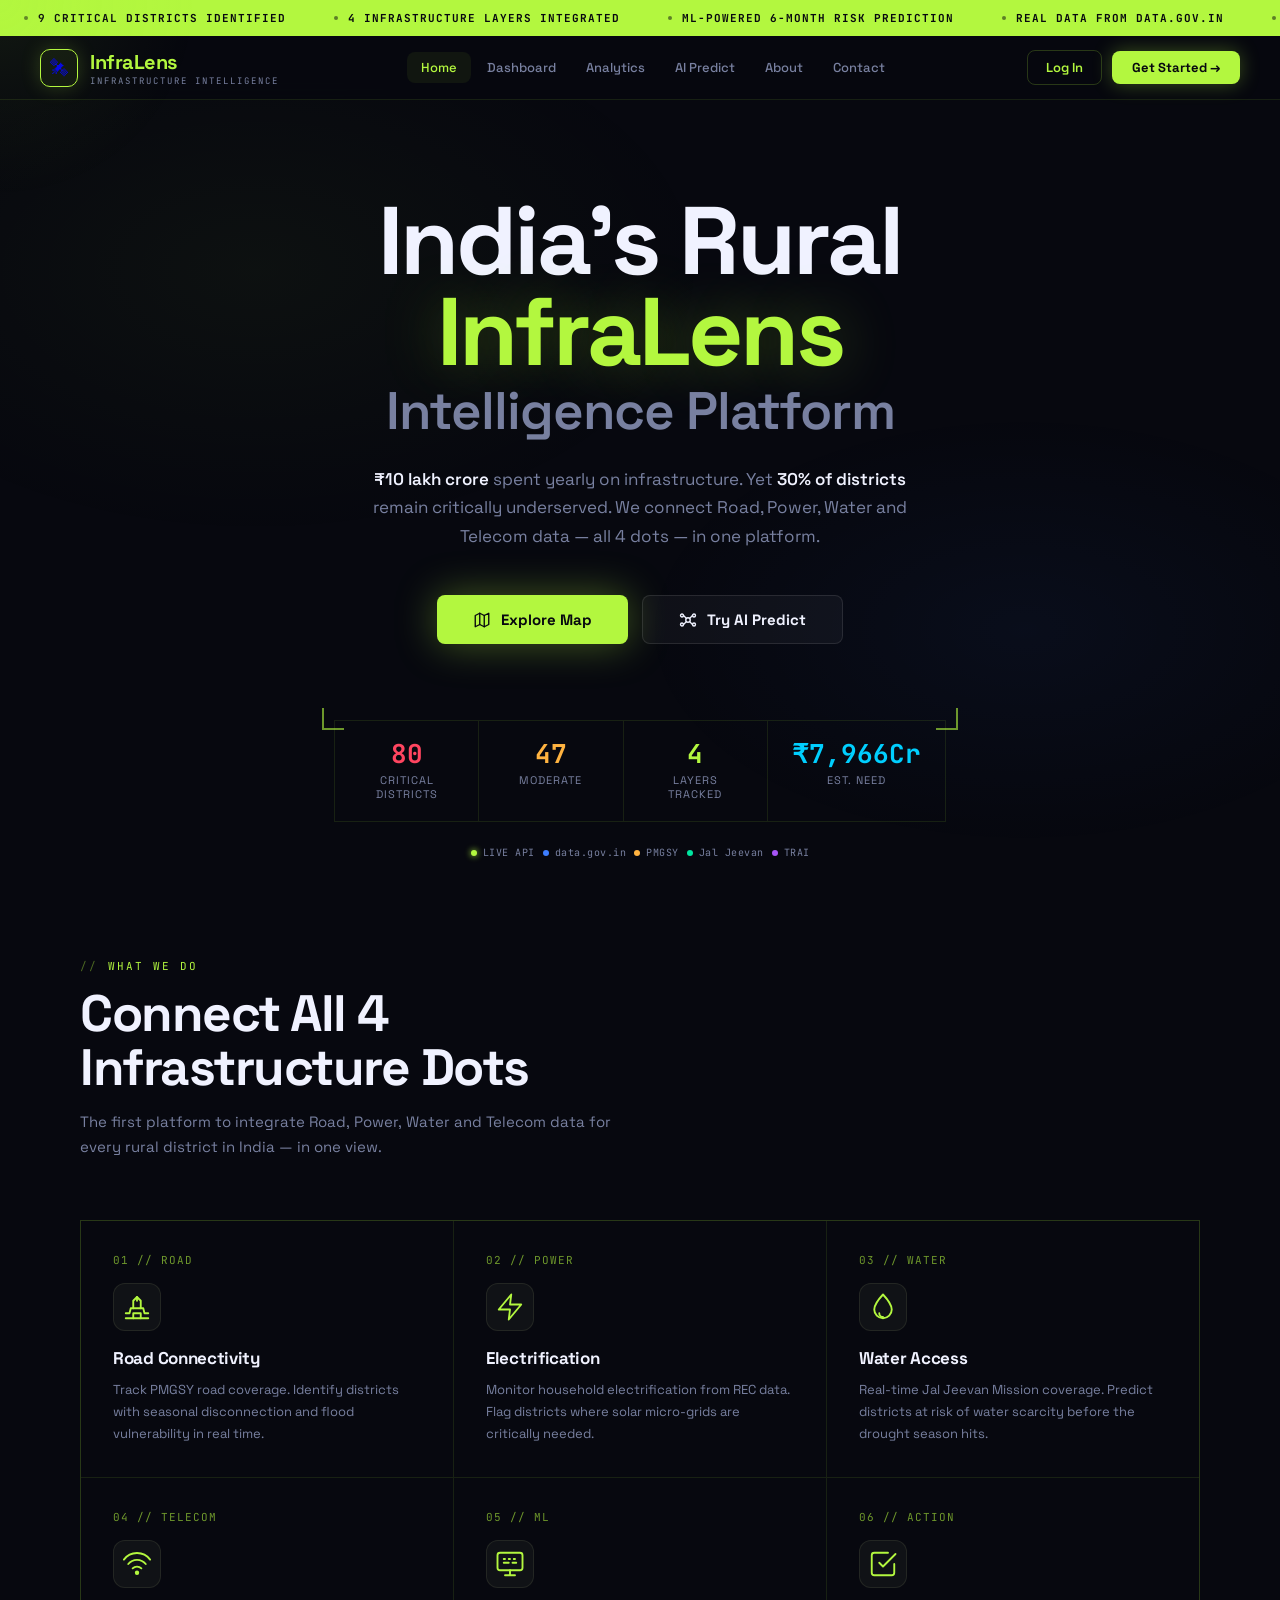
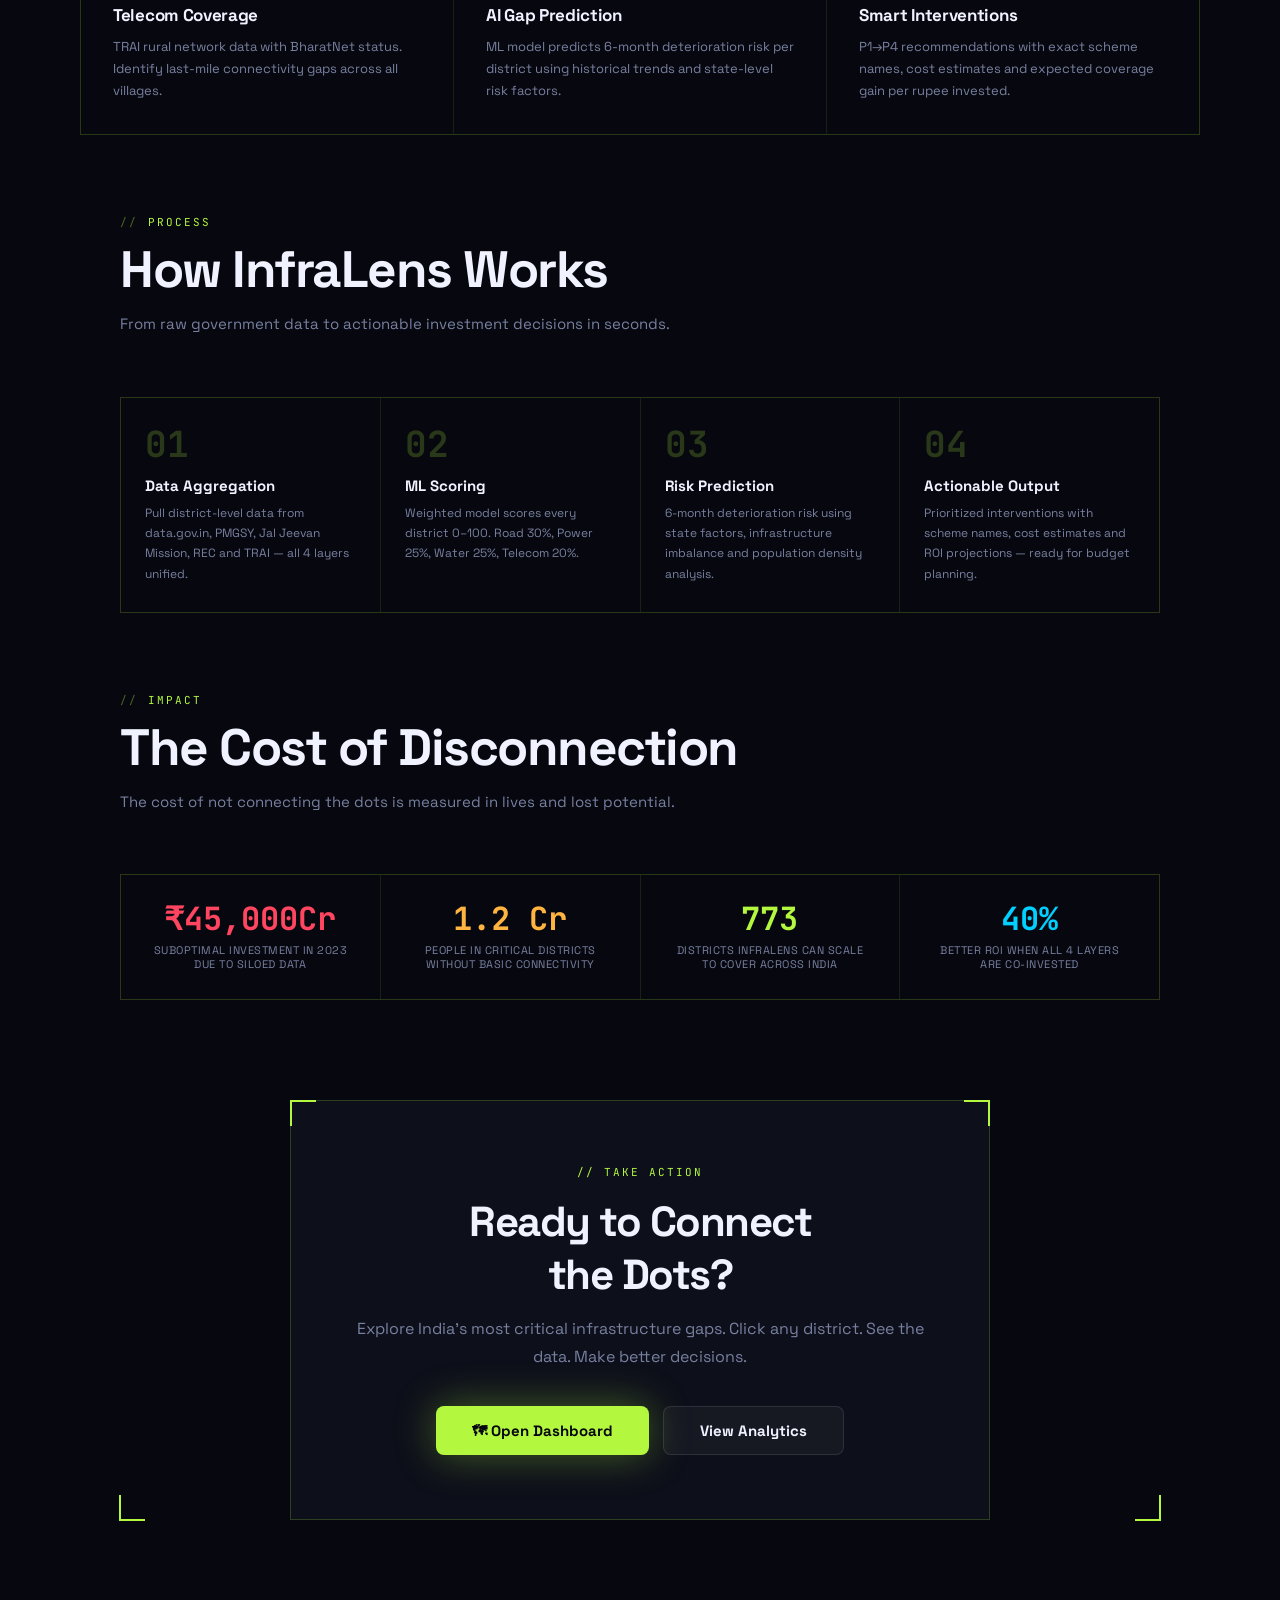
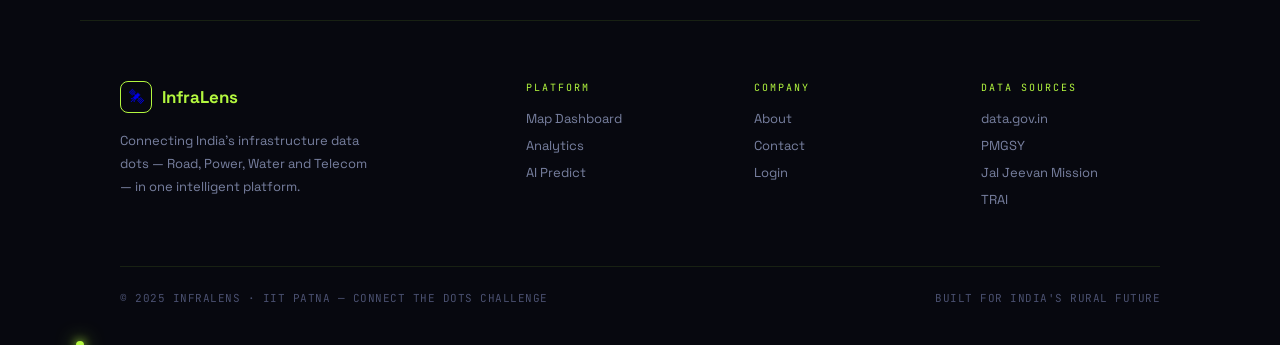
==== commit 7a2acf7d: "Update index.html" ====
--- a/frontend/index.html
+++ b/frontend/index.html
@@ -217,7 +217,7 @@
 
 <!-- HERO -->
 <section class="hero">
-  <div class="hero-tag"><div class="hero-tag-dot"></div>IIT PATNA · CONNECT THE DOTS · 2025</div>
+
   <h1 class="hero-title">
     <span class="t1">India's Rural</span>
     <span class="t2">InfraLens</span>
